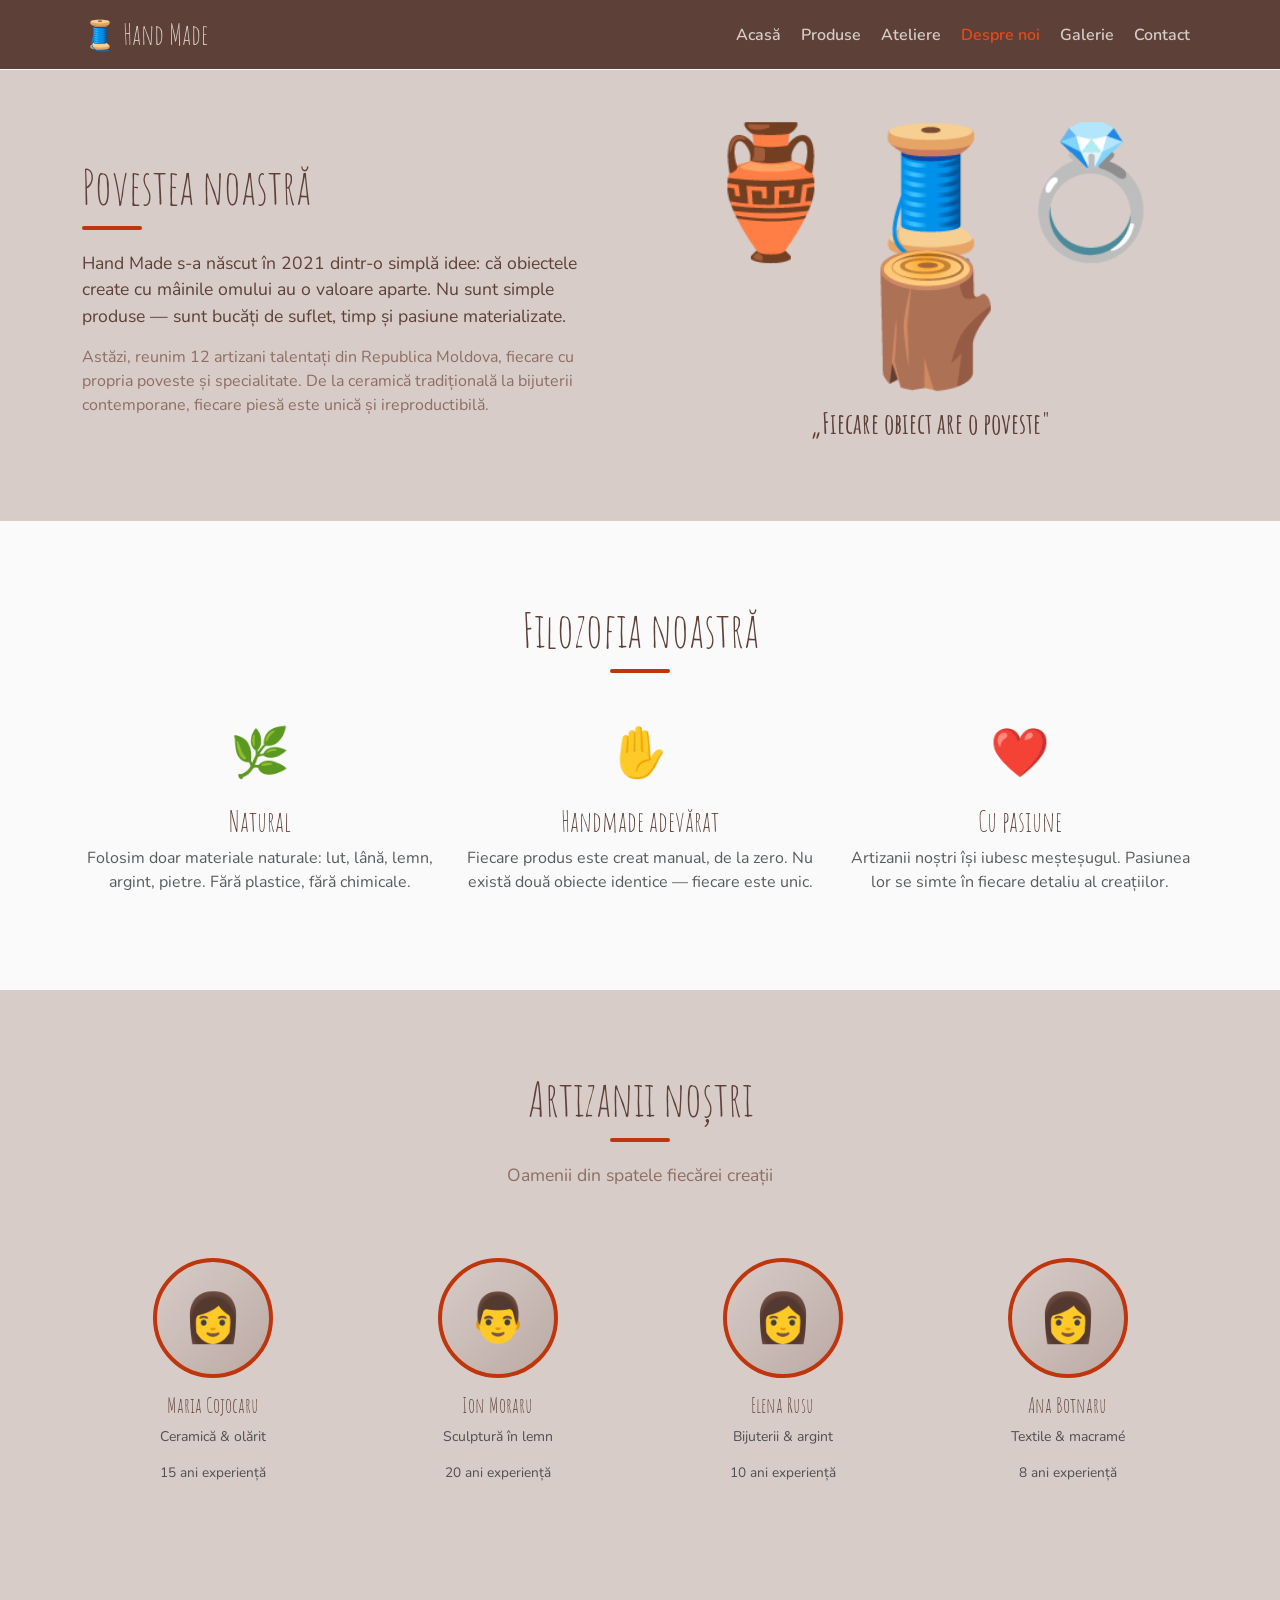
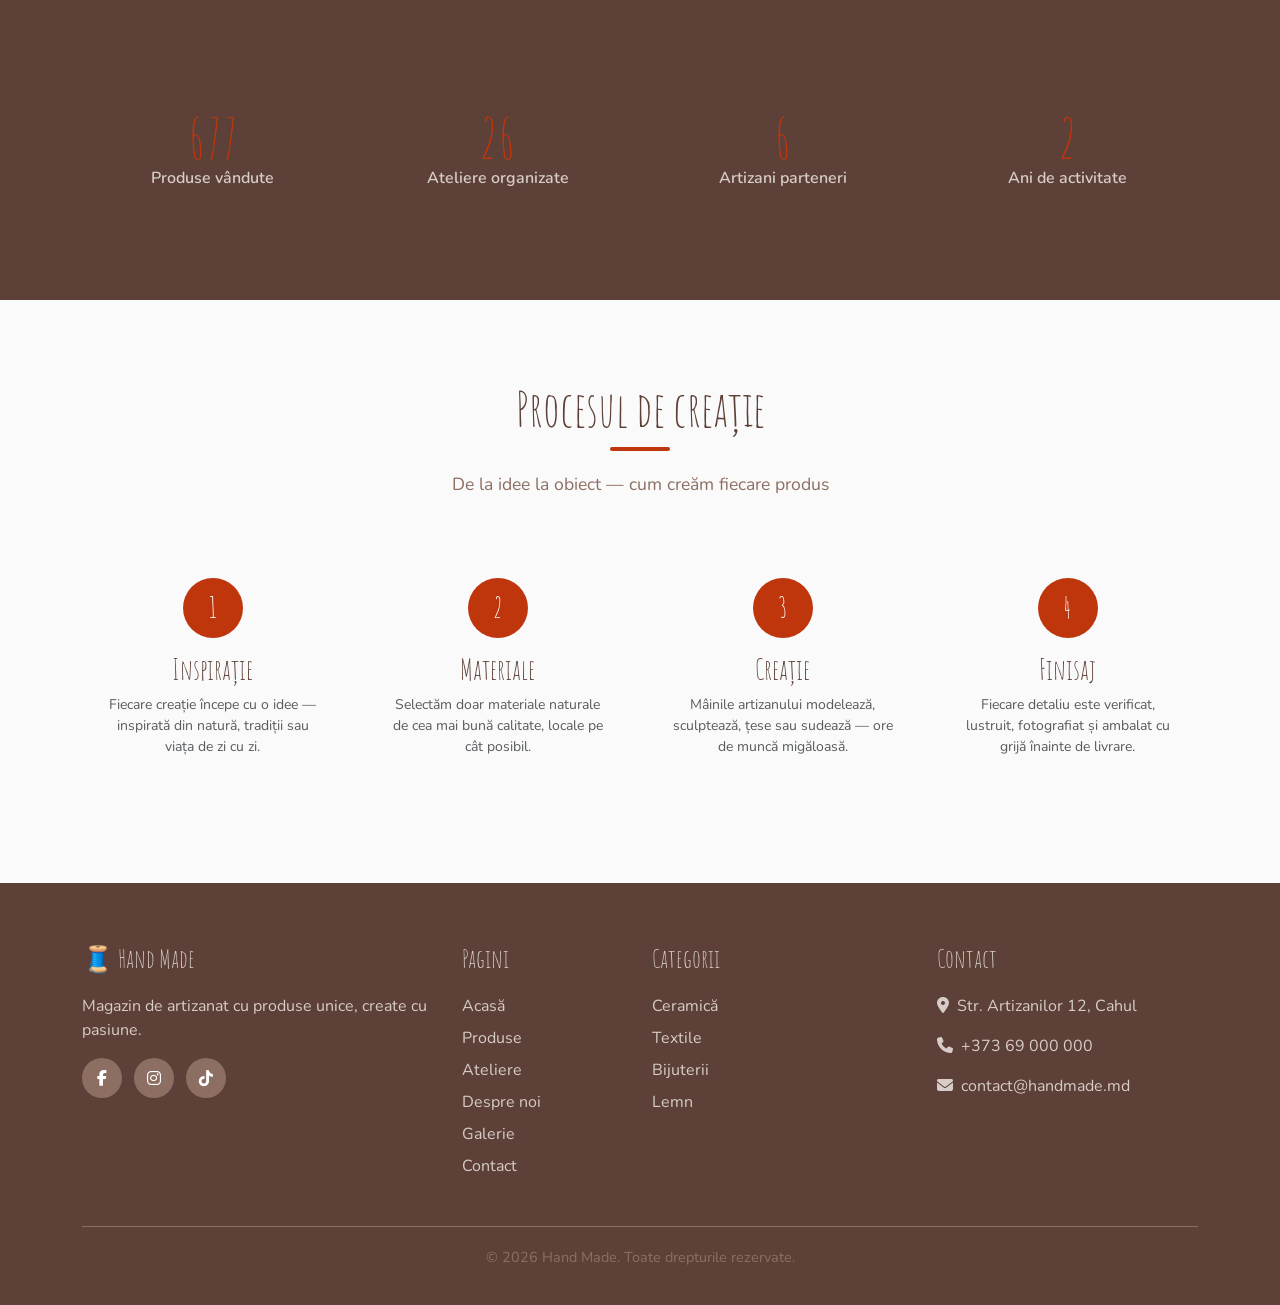
==== about.html @ e0ae541f "first commit" ====
<!DOCTYPE html>
<html lang="ro">
<head>
  <meta charset="UTF-8" />
  <meta name="viewport" content="width=device-width, initial-scale=1.0" />
  <title>Despre noi — Povestea Hand Made | Artizanat Autentic</title>
  <meta name="description" content="Descoperă povestea Hand Made, filozofia noastră handmade și echipa de artizani pasionați care creează produse unice în Republica Moldova." />
  <link rel="preconnect" href="https://fonts.googleapis.com" />
  <link href="https://fonts.googleapis.com/css2?family=Amatic+SC:wght@700&family=Nunito:wght@400;600;700&display=swap" rel="stylesheet" />
  <link href="https://cdn.jsdelivr.net/npm/bootstrap@5.3.3/dist/css/bootstrap.min.css" rel="stylesheet" />
  <link rel="stylesheet" href="https://cdnjs.cloudflare.com/ajax/libs/font-awesome/6.5.0/css/all.min.css" />
  <link rel="stylesheet" href="css/style.css" />
</head>
<body>

<nav class="navbar navbar-expand-lg">
  <div class="container">
    <a class="navbar-brand" href="index.html">🧵 Hand Made</a>
    <button class="navbar-toggler" type="button" data-bs-toggle="collapse" data-bs-target="#navMenu">
      <span class="navbar-toggler-icon" style="filter:invert(1)"></span>
    </button>
    <div class="collapse navbar-collapse" id="navMenu">
      <ul class="navbar-nav ms-auto gap-1">
        <li class="nav-item"><a class="nav-link" href="index.html">Acasă</a></li>
        <li class="nav-item"><a class="nav-link" href="products.html">Produse</a></li>
        <li class="nav-item"><a class="nav-link" href="workshops.html">Ateliere</a></li>
        <li class="nav-item"><a class="nav-link" href="about.html">Despre noi</a></li>
        <li class="nav-item"><a class="nav-link" href="gallery.html">Galerie</a></li>
        <li class="nav-item"><a class="nav-link" href="contact.html">Contact</a></li>
      </ul>
    </div>
  </div>
</nav>

<div class="page-content">

  <!-- HERO DESPRE -->
  <section class="section bg-bej" style="padding:60px 0">
    <div class="container">
      <div class="row align-items-center g-5">
        <div class="col-lg-6">
          <h1 class="section-title text-start">Povestea noastră</h1>
          <div class="section-divider" style="margin:0 0 20px 0"></div>
          <p class="mb-3" style="font-size:1.1rem;color:#5D4037">
            Hand Made s-a născut în 2021 dintr-o simplă idee: că obiectele create cu mâinile omului au o valoare aparte. Nu sunt simple produse — sunt bucăți de suflet, timp și pasiune materializate.
          </p>
          <p style="color:#8D6E63">
            Astăzi, reunim 12 artizani talentați din Republica Moldova, fiecare cu propria poveste și specialitate. De la ceramică tradițională la bijuterii contemporane, fiecare piesă este unică și ireproductibilă.
          </p>
        </div>
        <div class="col-lg-6 text-center">
          <div style="font-size:8rem;line-height:1">🏺🧵💍🪵</div>
          <p class="mt-3 fw-bold" style="color:var(--maro);font-family:'Amatic SC',cursive;font-size:1.8rem">
            „Fiecare obiect are o poveste"
          </p>
        </div>
      </div>
    </div>
  </section>

  <!-- FILOZOFIE -->
  <section class="section">
    <div class="container">
      <h2 class="section-title">Filozofia noastră</h2>
      <div class="section-divider"></div>
      <div class="row g-4 mt-3">
        <div class="col-md-4 text-center">
          <div style="font-size:3rem;margin-bottom:1rem">🌿</div>
          <h3>Natural</h3>
          <p class="text-muted">Folosim doar materiale naturale: lut, lână, lemn, argint, pietre. Fără plastice, fără chimicale.</p>
        </div>
        <div class="col-md-4 text-center">
          <div style="font-size:3rem;margin-bottom:1rem">✋</div>
          <h3>Handmade adevărat</h3>
          <p class="text-muted">Fiecare produs este creat manual, de la zero. Nu există două obiecte identice — fiecare este unic.</p>
        </div>
        <div class="col-md-4 text-center">
          <div style="font-size:3rem;margin-bottom:1rem">❤️</div>
          <h3>Cu pasiune</h3>
          <p class="text-muted">Artizanii noștri își iubesc meșteșugul. Pasiunea lor se simte în fiecare detaliu al creațiilor.</p>
        </div>
      </div>
    </div>
  </section>

  <!-- ARTIZANI -->
  <section class="section bg-bej">
    <div class="container">
      <h2 class="section-title">Artizanii noștri</h2>
      <div class="section-divider"></div>
      <p class="section-subtitle">Oamenii din spatele fiecărei creații</p>
      <div class="row g-4 justify-content-center">

        <div class="col-6 col-md-3">
          <div class="artisan-card">
            <div style="width:120px;height:120px;background:linear-gradient(135deg,#D7CCC8,#BCAAA4);border-radius:50%;display:flex;align-items:center;justify-content:center;font-size:3rem;margin:0 auto 15px;border:4px solid var(--teracota)">👩</div>
            <h3 style="font-size:1.3rem">Maria Cojocaru</h3>
            <p class="text-muted small">Ceramică & olărit</p>
            <p class="text-muted" style="font-size:0.85rem">15 ani experiență</p>
          </div>
        </div>

        <div class="col-6 col-md-3">
          <div class="artisan-card">
            <div style="width:120px;height:120px;background:linear-gradient(135deg,#D7CCC8,#BCAAA4);border-radius:50%;display:flex;align-items:center;justify-content:center;font-size:3rem;margin:0 auto 15px;border:4px solid var(--teracota)">👨</div>
            <h3 style="font-size:1.3rem">Ion Moraru</h3>
            <p class="text-muted small">Sculptură în lemn</p>
            <p class="text-muted" style="font-size:0.85rem">20 ani experiență</p>
          </div>
        </div>

        <div class="col-6 col-md-3">
          <div class="artisan-card">
            <div style="width:120px;height:120px;background:linear-gradient(135deg,#D7CCC8,#BCAAA4);border-radius:50%;display:flex;align-items:center;justify-content:center;font-size:3rem;margin:0 auto 15px;border:4px solid var(--teracota)">👩</div>
            <h3 style="font-size:1.3rem">Elena Rusu</h3>
            <p class="text-muted small">Bijuterii & argint</p>
            <p class="text-muted" style="font-size:0.85rem">10 ani experiență</p>
          </div>
        </div>

        <div class="col-6 col-md-3">
          <div class="artisan-card">
            <div style="width:120px;height:120px;background:linear-gradient(135deg,#D7CCC8,#BCAAA4);border-radius:50%;display:flex;align-items:center;justify-content:center;font-size:3rem;margin:0 auto 15px;border:4px solid var(--teracota)">👩</div>
            <h3 style="font-size:1.3rem">Ana Botnaru</h3>
            <p class="text-muted small">Textile & macramé</p>
            <p class="text-muted" style="font-size:0.85rem">8 ani experiență</p>
          </div>
        </div>

      </div>
    </div>
  </section>

  <!-- COUNTER -->
  <section class="section bg-maro">
    <div class="container">
      <div class="row">
        <div class="col-6 col-md-3">
          <div class="counter-box">
            <div class="counter-number" data-target="1250">0</div>
            <div class="counter-label">Produse vândute</div>
          </div>
        </div>
        <div class="col-6 col-md-3">
          <div class="counter-box">
            <div class="counter-number" data-target="48">0</div>
            <div class="counter-label">Ateliere organizate</div>
          </div>
        </div>
        <div class="col-6 col-md-3">
          <div class="counter-box">
            <div class="counter-number" data-target="12">0</div>
            <div class="counter-label">Artizani parteneri</div>
          </div>
        </div>
        <div class="col-6 col-md-3">
          <div class="counter-box">
            <div class="counter-number" data-target="5">0</div>
            <div class="counter-label">Ani de activitate</div>
          </div>
        </div>
      </div>
    </div>
  </section>

  <!-- PROCESUL DE CREATIE -->
  <section class="section">
    <div class="container">
      <h2 class="section-title">Procesul de creație</h2>
      <div class="section-divider"></div>
      <p class="section-subtitle">De la idee la obiect — cum creăm fiecare produs</p>
      <div class="row g-4">

        <div class="col-6 col-md-3">
          <div class="process-step">
            <div class="step-number">1</div>
            <h3>Inspirație</h3>
            <p class="text-muted small">Fiecare creație începe cu o idee — inspirată din natură, tradiții sau viața de zi cu zi.</p>
          </div>
        </div>

        <div class="col-6 col-md-3">
          <div class="process-step">
            <div class="step-number">2</div>
            <h3>Materiale</h3>
            <p class="text-muted small">Selectăm doar materiale naturale de cea mai bună calitate, locale pe cât posibil.</p>
          </div>
        </div>

        <div class="col-6 col-md-3">
          <div class="process-step">
            <div class="step-number">3</div>
            <h3>Creație</h3>
            <p class="text-muted small">Mâinile artizanului modelează, sculptează, țese sau sudează — ore de muncă migăloasă.</p>
          </div>
        </div>

        <div class="col-6 col-md-3">
          <div class="process-step">
            <div class="step-number">4</div>
            <h3>Finisaj</h3>
            <p class="text-muted small">Fiecare detaliu este verificat, lustruit, fotografiat și ambalat cu grijă înainte de livrare.</p>
          </div>
        </div>

      </div>
    </div>
  </section>

</div>

<footer class="footer">
  <div class="container">
    <div class="row g-4">
      <div class="col-md-4">
        <h4>🧵 Hand Made</h4>
        <p>Magazin de artizanat cu produse unice, create cu pasiune.</p>
        <div class="social-links mt-3">
          <a href="#" aria-label="Facebook"><i class="fab fa-facebook-f"></i></a>
          <a href="#" aria-label="Instagram"><i class="fab fa-instagram"></i></a>
          <a href="#" aria-label="TikTok"><i class="fab fa-tiktok"></i></a>
        </div>
      </div>
      <div class="col-md-2">
        <h4>Pagini</h4>
        <a href="index.html">Acasă</a>
        <a href="products.html">Produse</a>
        <a href="workshops.html">Ateliere</a>
        <a href="about.html">Despre noi</a>
        <a href="gallery.html">Galerie</a>
        <a href="contact.html">Contact</a>
      </div>
      <div class="col-md-3">
        <h4>Categorii</h4>
        <a href="products.html">Ceramică</a>
        <a href="products.html">Textile</a>
        <a href="products.html">Bijuterii</a>
        <a href="products.html">Lemn</a>
      </div>
      <div class="col-md-3">
        <h4>Contact</h4>
        <p><i class="fas fa-map-marker-alt me-2"></i>Str. Artizanilor 12, Cahul</p>
        <p><i class="fas fa-phone me-2"></i>+373 69 000 000</p>
        <p><i class="fas fa-envelope me-2"></i>contact@handmade.md</p>
      </div>
    </div>
    <div class="footer-bottom">
      <p>© 2026 Hand Made. Toate drepturile rezervate.</p>
    </div>
  </div>
</footer>

<button id="backToTop" aria-label="Înapoi sus"><i class="fas fa-arrow-up"></i></button>

<script src="https://cdn.jsdelivr.net/npm/bootstrap@5.3.3/dist/js/bootstrap.bundle.min.js" defer></script>
<script src="js/main.js" defer></script>
</body>
</html>
---- css/style.css ----
/* ===== VARIABILE SI RESET ===== */
:root {
  --bej: #D7CCC8;
  --teracota: #BF360C;
  --teracota-light: #E64A19;
  --maro: #5D4037;
  --maro-deschis: #8D6E63;
  --alb: #FAFAFA;
  --text: #333;
}

* { margin: 0; padding: 0; box-sizing: border-box; }

html { scroll-behavior: smooth; }

body {
  font-family: 'Nunito', sans-serif;
  font-size: 16px;
  color: var(--text);
  background: var(--alb);
}

/* ===== TIPOGRAFIE ===== */
h1, h2, h3, h4 {
  font-family: 'Amatic SC', cursive;
  color: var(--maro);
}

/* ===== NAVBAR ===== */
.navbar {
  background: var(--maro) !important;
  position: fixed !important;
  top: 0; left: 0; right: 0;
  z-index: 1000;
}

.navbar-brand {
  font-family: 'Amatic SC', cursive;
  font-size: 1.8rem;
  color: var(--bej) !important;
}

.nav-link {
  color: var(--bej) !important;
  font-weight: 600;
  transition: color 0.3s;
}

.nav-link:hover, .nav-link.active {
  color: var(--teracota-light) !important;
}

/* ===== BODY PADDING (din cauza navbar fixed) ===== */
body > *:not(.navbar) { margin-top: 0; }
.page-content { padding-top: 70px; }

/* ===== HERO ===== */
.hero {
  background: linear-gradient(135deg, var(--bej) 0%, #BCAAA4 100%);
  min-height: 90vh;
  display: flex;
  align-items: center;
  text-align: center;
  padding: 100px 20px 60px;
}

.hero h1 {
  font-size: clamp(2.5rem, 6vw, 5rem);
  color: var(--maro);
  line-height: 1.1;
}

.hero p {
  font-size: 1.2rem;
  color: var(--maro-deschis);
  max-width: 600px;
  margin: 0 auto 2rem;
}

/* ===== BUTOANE ===== */
.btn-handmade {
  background: var(--teracota);
  color: #fff;
  border: none;
  padding: 12px 30px;
  border-radius: 50px;
  font-weight: 700;
  font-size: 1rem;
  min-height: 44px;
  min-width: 44px;
  transition: all 0.3s;
  cursor: pointer;
}

.btn-handmade:hover {
  background: var(--teracota-light);
  color: #fff;
  transform: translateY(-2px);
  box-shadow: 0 5px 20px rgba(191,54,12,0.4);
}

.btn-outline-handmade {
  border: 2px solid var(--teracota);
  color: var(--teracota);
  background: transparent;
  padding: 10px 28px;
  border-radius: 50px;
  font-weight: 700;
  min-height: 44px;
  transition: all 0.3s;
  cursor: pointer;
}

.btn-outline-handmade:hover {
  background: var(--teracota);
  color: #fff;
}

/* ===== SECTIUNI ===== */
.section {
  padding: 80px 0;
}

.section-title {
  font-size: clamp(2rem, 4vw, 3rem);
  text-align: center;
  margin-bottom: 10px;
  color: var(--maro);
}

.section-subtitle {
  text-align: center;
  color: var(--maro-deschis);
  margin-bottom: 50px;
  font-size: 1.1rem;
}

.section-divider {
  width: 60px;
  height: 4px;
  background: var(--teracota);
  margin: 0 auto 20px;
  border-radius: 2px;
}

.bg-bej { background: var(--bej); }
.bg-maro { background: var(--maro); color: #fff; }

/* ===== CARDURI ===== */
.card-handmade {
  background: #fff;
  border-radius: 15px;
  overflow: hidden;
  box-shadow: 0 5px 20px rgba(0,0,0,0.08);
  transition: transform 0.3s, box-shadow 0.3s;
  height: 100%;
}

.card-handmade:hover {
  transform: translateY(-5px);
  box-shadow: 0 15px 40px rgba(0,0,0,0.15);
}

.card-handmade img {
  width: 100%;
  height: 220px;
  object-fit: cover;
}

.card-body-handmade {
  padding: 20px;
}

.card-body-handmade h3 {
  font-size: 1.4rem;
  margin-bottom: 8px;
}

.price-tag {
  background: var(--teracota);
  color: #fff;
  padding: 4px 12px;
  border-radius: 20px;
  font-weight: 700;
  font-size: 0.95rem;
  display: inline-block;
}

.badge-material {
  background: var(--bej);
  color: var(--maro);
  padding: 3px 10px;
  border-radius: 20px;
  font-size: 0.8rem;
  font-weight: 600;
}

/* ===== COUNTER ===== */
.counter-box {
  text-align: center;
  padding: 30px 20px;
}

.counter-number {
  font-family: 'Amatic SC', cursive;
  font-size: 3.5rem;
  color: var(--teracota);
  line-height: 1;
}

.counter-label {
  color: var(--bej);
  font-size: 1rem;
  font-weight: 600;
}

/* ===== TESTIMONIALE ===== */
.testimonial-card {
  background: #fff;
  border-radius: 15px;
  padding: 30px;
  box-shadow: 0 5px 20px rgba(0,0,0,0.08);
  text-align: center;
  margin: 10px;
}

.testimonial-text {
  font-style: italic;
  color: var(--maro-deschis);
  font-size: 1.05rem;
  margin-bottom: 20px;
  line-height: 1.7;
}

.testimonial-author {
  font-weight: 700;
  color: var(--maro);
}

.stars { color: #FFB300; font-size: 1.2rem; }

/* ===== FILTRE ===== */
.filter-bar {
  display: flex;
  gap: 10px;
  flex-wrap: wrap;
  justify-content: center;
  margin-bottom: 40px;
}

.filter-btn {
  padding: 8px 20px;
  border-radius: 50px;
  border: 2px solid var(--maro-deschis);
  background: transparent;
  color: var(--maro);
  font-weight: 600;
  cursor: pointer;
  transition: all 0.3s;
  min-height: 44px;
}

.filter-btn:hover, .filter-btn.active {
  background: var(--teracota);
  border-color: var(--teracota);
  color: #fff;
}

/* ===== GALERIE ===== */
.gallery-grid {
  columns: 4;
  gap: 15px;
}

@media (max-width: 1199px) { .gallery-grid { columns: 3; } }
@media (max-width: 767px)  { .gallery-grid { columns: 2; } }

.gallery-item {
  break-inside: avoid;
  margin-bottom: 15px;
  cursor: pointer;
  position: relative;
  overflow: hidden;
  border-radius: 10px;
}

.gallery-item img {
  width: 100%;
  display: block;
  border-radius: 10px;
  transition: transform 0.3s;
}

.gallery-item:hover img { transform: scale(1.05); }

.gallery-overlay {
  position: absolute;
  inset: 0;
  background: rgba(191,54,12,0.7);
  display: flex;
  align-items: center;
  justify-content: center;
  opacity: 0;
  transition: opacity 0.3s;
  border-radius: 10px;
}

.gallery-item:hover .gallery-overlay { opacity: 1; }
.gallery-overlay i { color: #fff; font-size: 2rem; }

/* ===== LIGHTBOX ===== */
.lightbox-overlay {
  display: none;
  position: fixed;
  inset: 0;
  background: rgba(0,0,0,0.9);
  z-index: 9999;
  align-items: center;
  justify-content: center;
}

.lightbox-overlay.active { display: flex; }

.lightbox-overlay img {
  max-width: 90vw;
  max-height: 90vh;
  border-radius: 10px;
}

.lightbox-close {
  position: absolute;
  top: 20px; right: 30px;
  color: #fff;
  font-size: 2.5rem;
  cursor: pointer;
  background: none;
  border: none;
  line-height: 1;
}

/* ===== FORMULAR ===== */
.form-handmade .form-control,
.form-handmade .form-select {
  border: 2px solid var(--bej);
  border-radius: 10px;
  padding: 12px 16px;
  font-size: 1rem;
  transition: border-color 0.3s;
}

.form-handmade .form-control:focus,
.form-handmade .form-select:focus {
  border-color: var(--teracota);
  box-shadow: 0 0 0 3px rgba(191,54,12,0.15);
}

.form-handmade label {
  font-weight: 600;
  color: var(--maro);
  margin-bottom: 5px;
}

.form-handmade .invalid-feedback { display: block; }

/* ===== CONTACT INFO ===== */
.contact-info-item {
  display: flex;
  align-items: flex-start;
  gap: 15px;
  margin-bottom: 25px;
}

.contact-icon {
  width: 50px;
  height: 50px;
  background: var(--teracota);
  border-radius: 50%;
  display: flex;
  align-items: center;
  justify-content: center;
  color: #fff;
  font-size: 1.2rem;
  flex-shrink: 0;
}

/* ===== ATELIER CARD ===== */
.workshop-card {
  background: #fff;
  border-radius: 15px;
  overflow: hidden;
  box-shadow: 0 5px 20px rgba(0,0,0,0.08);
  transition: transform 0.3s;
  height: 100%;
}

.workshop-card:hover { transform: translateY(-5px); }
.workshop-card img {
  width: 100%;
  height: 200px;
  object-fit: cover;
}

.workshop-info { padding: 20px; }
.workshop-info h3 { font-size: 1.4rem; margin-bottom: 12px; }

.workshop-meta {
  display: flex;
  flex-wrap: wrap;
  gap: 8px;
  margin-bottom: 15px;
}

.meta-badge {
  background: var(--bej);
  color: var(--maro);
  padding: 4px 12px;
  border-radius: 20px;
  font-size: 0.82rem;
  font-weight: 600;
}

/* ===== ABOUT ===== */
.artisan-card {
  text-align: center;
  padding: 20px;
}

.artisan-card img {
  width: 120px;
  height: 120px;
  border-radius: 50%;
  object-fit: cover;
  border: 4px solid var(--teracota);
  margin-bottom: 15px;
}

.process-step {
  text-align: center;
  padding: 30px 20px;
  position: relative;
}

.step-number {
  width: 60px;
  height: 60px;
  background: var(--teracota);
  border-radius: 50%;
  color: #fff;
  font-family: 'Amatic SC', cursive;
  font-size: 1.8rem;
  display: flex;
  align-items: center;
  justify-content: center;
  margin: 0 auto 15px;
}

/* ===== FOOTER ===== */
.footer {
  background: var(--maro);
  color: var(--bej);
  padding: 60px 0 20px;
}

.footer h4 {
  font-family: 'Amatic SC', cursive;
  font-size: 1.6rem;
  color: var(--bej);
  margin-bottom: 20px;
}

.footer a {
  color: var(--bej);
  text-decoration: none;
  display: block;
  margin-bottom: 8px;
  transition: color 0.3s;
}

.footer a:hover { color: var(--teracota-light); }

.footer-bottom {
  border-top: 1px solid var(--maro-deschis);
  margin-top: 40px;
  padding-top: 20px;
  text-align: center;
  font-size: 0.9rem;
  color: var(--maro-deschis);
}

.social-links a {
  display: inline-flex;
  width: 40px;
  height: 40px;
  background: var(--maro-deschis);
  border-radius: 50%;
  align-items: center;
  justify-content: center;
  color: #fff;
  margin-right: 8px;
  transition: background 0.3s;
}

.social-links a:hover { background: var(--teracota); }

/* ===== BACK TO TOP ===== */
#backToTop {
  position: fixed;
  bottom: 30px;
  right: 30px;
  width: 50px;
  height: 50px;
  background: var(--teracota);
  color: #fff;
  border: none;
  border-radius: 50%;
  font-size: 1.3rem;
  cursor: pointer;
  display: none;
  align-items: center;
  justify-content: center;
  z-index: 999;
  box-shadow: 0 5px 20px rgba(191,54,12,0.4);
  transition: all 0.3s;
}

#backToTop:hover { background: var(--teracota-light); transform: translateY(-3px); }
#backToTop.visible { display: flex; }

/* ===== HERO EMOJI / PLACEHOLDER ===== */
.hero-img-placeholder {
  font-size: 8rem;
  line-height: 1;
}

.img-placeholder {
  background: linear-gradient(135deg, var(--bej) 0%, #BCAAA4 100%);
  display: flex;
  align-items: center;
  justify-content: center;
  font-size: 3rem;
  color: var(--maro);
}

/* ===== RESPONSIVE ===== */
@media (max-width: 767px) {
  .hero { min-height: 70vh; padding: 100px 15px 50px; }
  .section { padding: 50px 0; }
  .counter-number { font-size: 2.5rem; }
}
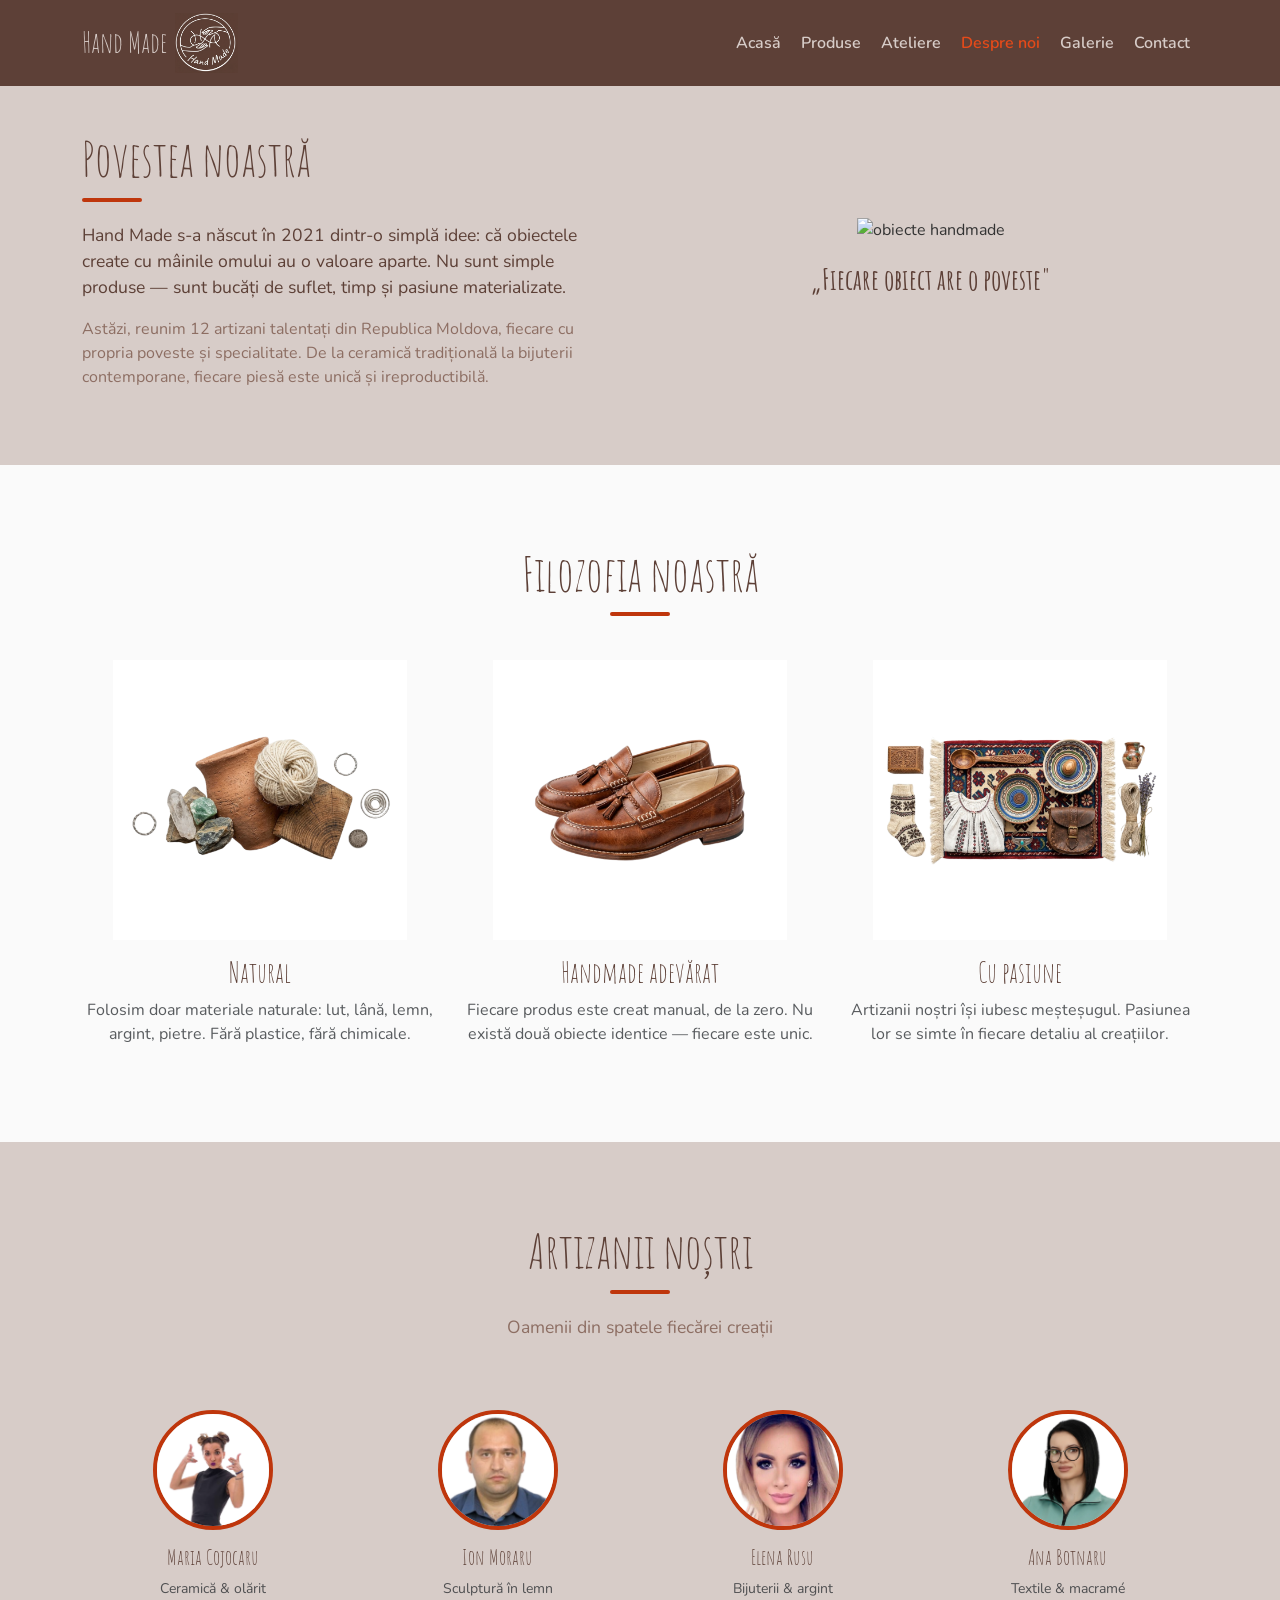
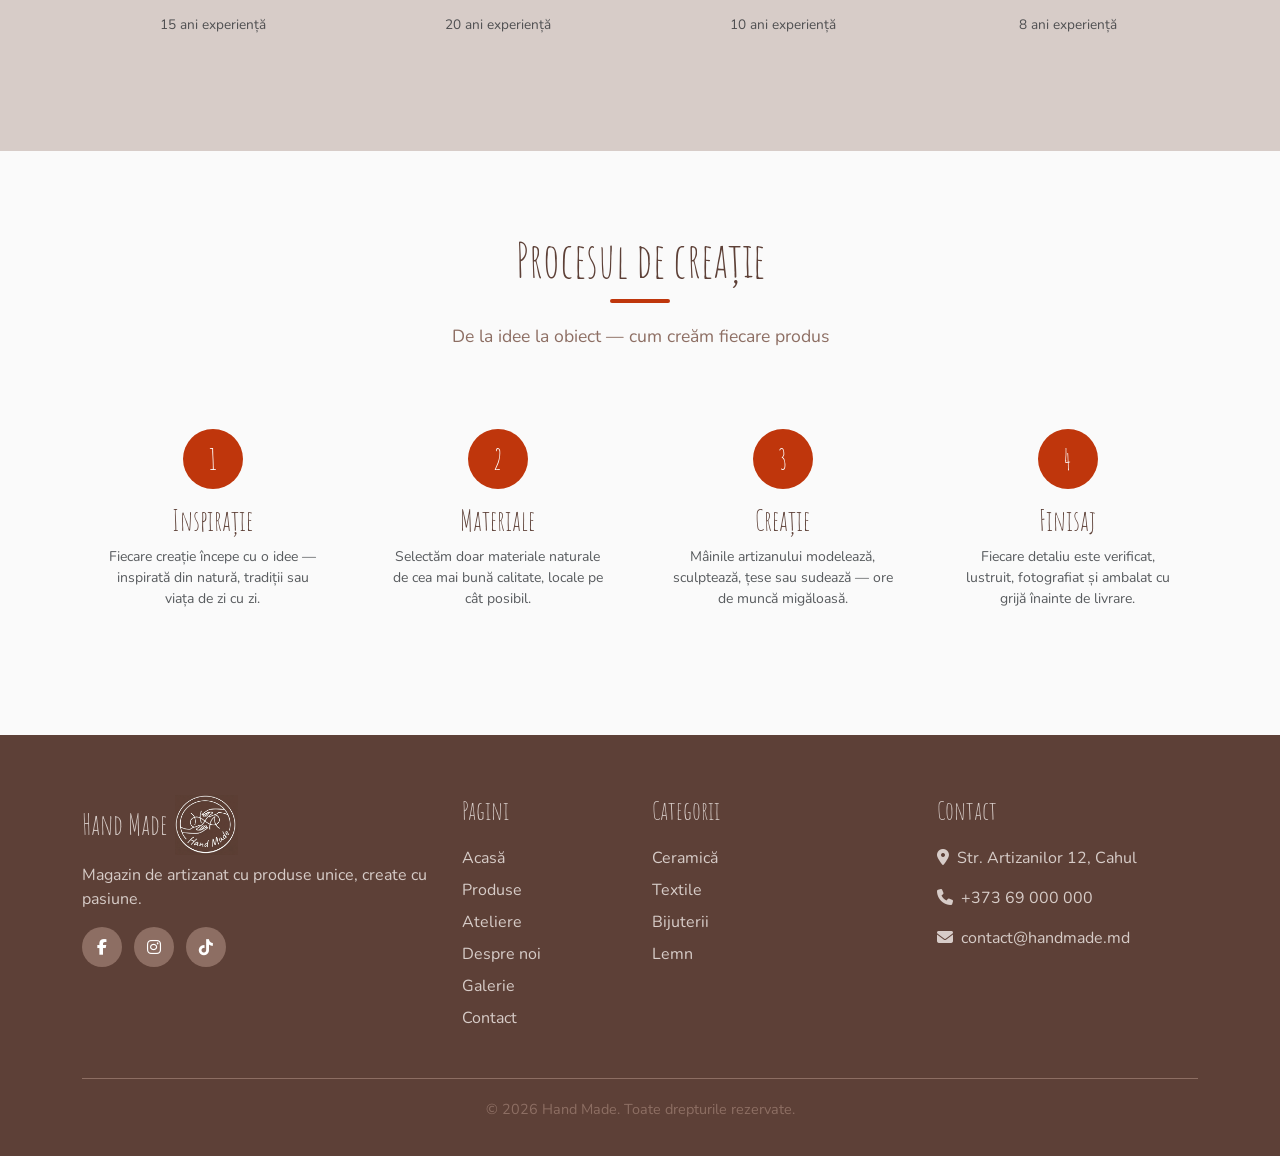
==== commit f56c55c1: "editare si organizare proiect" ====
--- a/about.html
+++ b/about.html
@@ -1,258 +1,249 @@
 <!DOCTYPE html>
 <html lang="ro">
+
 <head>
   <meta charset="UTF-8" />
   <meta name="viewport" content="width=device-width, initial-scale=1.0" />
   <title>Despre noi — Povestea Hand Made | Artizanat Autentic</title>
-  <meta name="description" content="Descoperă povestea Hand Made, filozofia noastră handmade și echipa de artizani pasionați care creează produse unice în Republica Moldova." />
+  <meta name="description"
+    content="Descoperă povestea Hand Made, filozofia noastră handmade și echipa de artizani pasionați care creează produse unice în Republica Moldova." />
   <link rel="preconnect" href="https://fonts.googleapis.com" />
-  <link href="https://fonts.googleapis.com/css2?family=Amatic+SC:wght@700&family=Nunito:wght@400;600;700&display=swap" rel="stylesheet" />
+  <link href="https://fonts.googleapis.com/css2?family=Amatic+SC:wght@700&family=Nunito:wght@400;600;700&display=swap"
+    rel="stylesheet" />
   <link href="https://cdn.jsdelivr.net/npm/bootstrap@5.3.3/dist/css/bootstrap.min.css" rel="stylesheet" />
   <link rel="stylesheet" href="https://cdnjs.cloudflare.com/ajax/libs/font-awesome/6.5.0/css/all.min.css" />
   <link rel="stylesheet" href="css/style.css" />
 </head>
+
 <body>
 
-<nav class="navbar navbar-expand-lg">
-  <div class="container">
-    <a class="navbar-brand" href="index.html">🧵 Hand Made</a>
-    <button class="navbar-toggler" type="button" data-bs-toggle="collapse" data-bs-target="#navMenu">
-      <span class="navbar-toggler-icon" style="filter:invert(1)"></span>
-    </button>
-    <div class="collapse navbar-collapse" id="navMenu">
-      <ul class="navbar-nav ms-auto gap-1">
-        <li class="nav-item"><a class="nav-link" href="index.html">Acasă</a></li>
-        <li class="nav-item"><a class="nav-link" href="products.html">Produse</a></li>
-        <li class="nav-item"><a class="nav-link" href="workshops.html">Ateliere</a></li>
-        <li class="nav-item"><a class="nav-link" href="about.html">Despre noi</a></li>
-        <li class="nav-item"><a class="nav-link" href="gallery.html">Galerie</a></li>
-        <li class="nav-item"><a class="nav-link" href="contact.html">Contact</a></li>
-      </ul>
+  <nav class="navbar navbar-expand-lg">
+    <div class="container">
+      <a class="navbar-brand d-flex align-items-center gap-2" href="index.html">
+        <span>Hand Made</span>
+        <img src="./img/logo Hand-Made.png" alt="Hand Made" style="height:60px; object-fit:contain;">
+      </a>
+      <button class="navbar-toggler" type="button" data-bs-toggle="collapse" data-bs-target="#navMenu">
+        <span class="navbar-toggler-icon" style="filter:invert(1)"></span>
+      </button>
+      <div class="collapse navbar-collapse" id="navMenu">
+        <ul class="navbar-nav ms-auto gap-1">
+          <li class="nav-item"><a class="nav-link" href="index.html">Acasă</a></li>
+          <li class="nav-item"><a class="nav-link" href="products.html">Produse</a></li>
+          <li class="nav-item"><a class="nav-link" href="workshops.html">Ateliere</a></li>
+          <li class="nav-item"><a class="nav-link" href="about.html">Despre noi</a></li>
+          <li class="nav-item"><a class="nav-link" href="gallery.html">Galerie</a></li>
+          <li class="nav-item"><a class="nav-link" href="contact.html">Contact</a></li>
+        </ul>
+      </div>
     </div>
+  </nav>
+
+  <div class="page-content">
+
+    <!-- HERO DESPRE -->
+    <section class="section bg-bej" style="padding:60px 0">
+      <div class="container">
+        <div class="row align-items-center g-5">
+          <div class="col-lg-6">
+            <h1 class="section-title text-start">Povestea noastră</h1>
+            <div class="section-divider" style="margin:0 0 20px 0"></div>
+            <p class="mb-3" style="font-size:1.1rem;color:#5D4037">
+              Hand Made s-a născut în 2021 dintr-o simplă idee: că obiectele create cu mâinile omului au o valoare
+              aparte. Nu sunt simple produse — sunt bucăți de suflet, timp și pasiune materializate.
+            </p>
+            <p style="color:#8D6E63">
+              Astăzi, reunim 12 artizani talentați din Republica Moldova, fiecare cu propria poveste și specialitate. De
+              la ceramică tradițională la bijuterii contemporane, fiecare piesă este unică și ireproductibilă.
+            </p>
+          </div>
+          <div class="col-lg-6 text-center">
+            <img src="./img/Obiecte.png" alt="obiecte handmade"
+                style="width:100%; height:200px; object-fit:contain;">
+            <p class="mt-3 fw-bold" style="color:var(--maro);font-family:'Amatic SC',cursive;font-size:1.8rem">
+              „Fiecare obiect are o poveste"
+            </p>
+          </div>
+        </div>
+      </div>
+    </section>
+
+    <!-- FILOZOFIE -->
+    <section class="section">
+      <div class="container">
+        <h2 class="section-title">Filozofia noastră</h2>
+        <div class="section-divider"></div>
+        <div class="row g-4 mt-3">
+          <div class="col-md-4 text-center">
+            <img src="./img.team/Natural.png" alt="Natural" style="height:280px; object-fit:contain; margin-bottom:1rem;">
+            <h3>Natural</h3>
+            <p class="text-muted">Folosim doar materiale naturale: lut, lână, lemn, argint, pietre. Fără plastice, fără
+              chimicale.</p>
+          </div>
+          <div class="col-md-4 text-center">
+            <img src="./img.team/Handmade adevărat.png" alt="Handmade adevărat" style="height:280px; object-fit:contain; margin-bottom:1rem;">
+            <h3>Handmade adevărat</h3>
+            <p class="text-muted">Fiecare produs este creat manual, de la zero. Nu există două obiecte identice —
+              fiecare este unic.</p>
+          </div>
+          <div class="col-md-4 text-center">
+            <img src="./img.team/Cu pasiune.png" alt="Cu pasiune" style="height:280px; object-fit:contain; margin-bottom:1rem;">
+            <h3>Cu pasiune</h3>
+            <p class="text-muted">Artizanii noștri își iubesc meșteșugul. Pasiunea lor se simte în fiecare detaliu al
+              creațiilor.</p>
+          </div>
+        </div>
+      </div>
+    </section>
+
+    <!-- ARTIZANI -->
+    <section class="section bg-bej">
+      <div class="container">
+        <h2 class="section-title">Artizanii noștri</h2>
+        <div class="section-divider"></div>
+        <p class="section-subtitle">Oamenii din spatele fiecărei creații</p>
+        <div class="row g-4 justify-content-center">
+
+          <div class="col-6 col-md-3">
+            <div class="artisan-card">
+              <img src="./img.team/Maria.png" alt="Maria " style="width:120px; height:120px; border-radius:50%; object-fit:cover; border:4px solid var(--teracota); margin:0 auto 15px; display:block;">
+              <h3 style="font-size:1.3rem">Maria Cojocaru</h3>
+              <p class="text-muted small">Ceramică & olărit</p>
+              <p class="text-muted" style="font-size:0.85rem">15 ani experiență</p>
+            </div>
+          </div>
+
+          <div class="col-6 col-md-3">
+            <div class="artisan-card">
+              <img src="./img.team/Ion.png" alt="Ion " style="width:120px; height:120px; border-radius:50%; object-fit:cover; border:4px solid var(--teracota); margin:0 auto 15px; display:block;">
+              <h3 style="font-size:1.3rem">Ion Moraru</h3>
+              <p class="text-muted small">Sculptură în lemn</p>
+              <p class="text-muted" style="font-size:0.85rem">20 ani experiență</p>
+            </div>
+          </div>
+
+          <div class="col-6 col-md-3">
+            <div class="artisan-card">
+              <img src="./img.team/Elena.png" alt="Elena " style="width:120px; height:120px; border-radius:50%; object-fit:cover; border:4px solid var(--teracota); margin:0 auto 15px; display:block;">
+              <h3 style="font-size:1.3rem">Elena Rusu</h3>
+              <p class="text-muted small">Bijuterii & argint</p>
+              <p class="text-muted" style="font-size:0.85rem">10 ani experiență</p>
+            </div>
+          </div>
+
+          <div class="col-6 col-md-3">
+            <div class="artisan-card">
+              <img src="./img.team/Ana.png" alt="Ana " style="width:120px; height:120px; border-radius:50%; object-fit:cover; border:4px solid var(--teracota); margin:0 auto 15px; display:block;">
+              <h3 style="font-size:1.3rem">Ana Botnaru</h3>
+              <p class="text-muted small">Textile & macramé</p>
+              <p class="text-muted" style="font-size:0.85rem">8 ani experiență</p>
+            </div>
+          </div>
+
+        </div>
+      </div>
+    </section>
+
+    
+
+    <!-- PROCESUL DE CREATIE -->
+    <section class="section">
+      <div class="container">
+        <h2 class="section-title">Procesul de creație</h2>
+        <div class="section-divider"></div>
+        <p class="section-subtitle">De la idee la obiect — cum creăm fiecare produs</p>
+        <div class="row g-4">
+
+          <div class="col-6 col-md-3">
+            <div class="process-step">
+              <div class="step-number">1</div>
+              <h3>Inspirație</h3>
+              <p class="text-muted small">Fiecare creație începe cu o idee — inspirată din natură, tradiții sau viața de
+                zi cu zi.</p>
+            </div>
+          </div>
+
+          <div class="col-6 col-md-3">
+            <div class="process-step">
+              <div class="step-number">2</div>
+              <h3>Materiale</h3>
+              <p class="text-muted small">Selectăm doar materiale naturale de cea mai bună calitate, locale pe cât
+                posibil.</p>
+            </div>
+          </div>
+
+          <div class="col-6 col-md-3">
+            <div class="process-step">
+              <div class="step-number">3</div>
+              <h3>Creație</h3>
+              <p class="text-muted small">Mâinile artizanului modelează, sculptează, țese sau sudează — ore de muncă
+                migăloasă.</p>
+            </div>
+          </div>
+
+          <div class="col-6 col-md-3">
+            <div class="process-step">
+              <div class="step-number">4</div>
+              <h3>Finisaj</h3>
+              <p class="text-muted small">Fiecare detaliu este verificat, lustruit, fotografiat și ambalat cu grijă
+                înainte de livrare.</p>
+            </div>
+          </div>
+
+        </div>
+      </div>
+    </section>
+
   </div>
-</nav>
-
-<div class="page-content">
-
-  <!-- HERO DESPRE -->
-  <section class="section bg-bej" style="padding:60px 0">
+
+  <footer class="footer">
     <div class="container">
-      <div class="row align-items-center g-5">
-        <div class="col-lg-6">
-          <h1 class="section-title text-start">Povestea noastră</h1>
-          <div class="section-divider" style="margin:0 0 20px 0"></div>
-          <p class="mb-3" style="font-size:1.1rem;color:#5D4037">
-            Hand Made s-a născut în 2021 dintr-o simplă idee: că obiectele create cu mâinile omului au o valoare aparte. Nu sunt simple produse — sunt bucăți de suflet, timp și pasiune materializate.
-          </p>
-          <p style="color:#8D6E63">
-            Astăzi, reunim 12 artizani talentați din Republica Moldova, fiecare cu propria poveste și specialitate. De la ceramică tradițională la bijuterii contemporane, fiecare piesă este unică și ireproductibilă.
-          </p>
-        </div>
-        <div class="col-lg-6 text-center">
-          <div style="font-size:8rem;line-height:1">🏺🧵💍🪵</div>
-          <p class="mt-3 fw-bold" style="color:var(--maro);font-family:'Amatic SC',cursive;font-size:1.8rem">
-            „Fiecare obiect are o poveste"
-          </p>
-        </div>
+      <div class="row g-4">
+        <div class="col-md-4">
+        <a class="navbar-brand d-flex align-items-center gap-2" href="index.html">
+        <span>Hand Made</span>
+        <img src="./img/logo Hand-Made.png" alt="Hand Made" style="height:60px; object-fit:contain;">
+      </a>
+          <p>Magazin de artizanat cu produse unice, create cu pasiune.</p>
+          <div class="social-links mt-3">
+            <a href="#" aria-label="Facebook"><i class="fab fa-facebook-f"></i></a>
+            <a href="#" aria-label="Instagram"><i class="fab fa-instagram"></i></a>
+            <a href="#" aria-label="TikTok"><i class="fab fa-tiktok"></i></a>
+          </div>
+        </div>
+        <div class="col-md-2">
+          <h4>Pagini</h4>
+          <a href="index.html">Acasă</a>
+          <a href="products.html">Produse</a>
+          <a href="workshops.html">Ateliere</a>
+          <a href="about.html">Despre noi</a>
+          <a href="gallery.html">Galerie</a>
+          <a href="contact.html">Contact</a>
+        </div>
+        <div class="col-md-3">
+          <h4>Categorii</h4>
+          <a href="products.html">Ceramică</a>
+          <a href="products.html">Textile</a>
+          <a href="products.html">Bijuterii</a>
+          <a href="products.html">Lemn</a>
+        </div>
+        <div class="col-md-3">
+          <h4>Contact</h4>
+          <p><i class="fas fa-map-marker-alt me-2"></i>Str. Artizanilor 12, Cahul</p>
+          <p><i class="fas fa-phone me-2"></i>+373 69 000 000</p>
+          <p><i class="fas fa-envelope me-2"></i>contact@handmade.md</p>
+        </div>
+      </div>
+      <div class="footer-bottom">
+        <p>© 2026 Hand Made. Toate drepturile rezervate.</p>
       </div>
     </div>
-  </section>
-
-  <!-- FILOZOFIE -->
-  <section class="section">
-    <div class="container">
-      <h2 class="section-title">Filozofia noastră</h2>
-      <div class="section-divider"></div>
-      <div class="row g-4 mt-3">
-        <div class="col-md-4 text-center">
-          <div style="font-size:3rem;margin-bottom:1rem">🌿</div>
-          <h3>Natural</h3>
-          <p class="text-muted">Folosim doar materiale naturale: lut, lână, lemn, argint, pietre. Fără plastice, fără chimicale.</p>
-        </div>
-        <div class="col-md-4 text-center">
-          <div style="font-size:3rem;margin-bottom:1rem">✋</div>
-          <h3>Handmade adevărat</h3>
-          <p class="text-muted">Fiecare produs este creat manual, de la zero. Nu există două obiecte identice — fiecare este unic.</p>
-        </div>
-        <div class="col-md-4 text-center">
-          <div style="font-size:3rem;margin-bottom:1rem">❤️</div>
-          <h3>Cu pasiune</h3>
-          <p class="text-muted">Artizanii noștri își iubesc meșteșugul. Pasiunea lor se simte în fiecare detaliu al creațiilor.</p>
-        </div>
-      </div>
-    </div>
-  </section>
-
-  <!-- ARTIZANI -->
-  <section class="section bg-bej">
-    <div class="container">
-      <h2 class="section-title">Artizanii noștri</h2>
-      <div class="section-divider"></div>
-      <p class="section-subtitle">Oamenii din spatele fiecărei creații</p>
-      <div class="row g-4 justify-content-center">
-
-        <div class="col-6 col-md-3">
-          <div class="artisan-card">
-            <div style="width:120px;height:120px;background:linear-gradient(135deg,#D7CCC8,#BCAAA4);border-radius:50%;display:flex;align-items:center;justify-content:center;font-size:3rem;margin:0 auto 15px;border:4px solid var(--teracota)">👩</div>
-            <h3 style="font-size:1.3rem">Maria Cojocaru</h3>
-            <p class="text-muted small">Ceramică & olărit</p>
-            <p class="text-muted" style="font-size:0.85rem">15 ani experiență</p>
-          </div>
-        </div>
-
-        <div class="col-6 col-md-3">
-          <div class="artisan-card">
-            <div style="width:120px;height:120px;background:linear-gradient(135deg,#D7CCC8,#BCAAA4);border-radius:50%;display:flex;align-items:center;justify-content:center;font-size:3rem;margin:0 auto 15px;border:4px solid var(--teracota)">👨</div>
-            <h3 style="font-size:1.3rem">Ion Moraru</h3>
-            <p class="text-muted small">Sculptură în lemn</p>
-            <p class="text-muted" style="font-size:0.85rem">20 ani experiență</p>
-          </div>
-        </div>
-
-        <div class="col-6 col-md-3">
-          <div class="artisan-card">
-            <div style="width:120px;height:120px;background:linear-gradient(135deg,#D7CCC8,#BCAAA4);border-radius:50%;display:flex;align-items:center;justify-content:center;font-size:3rem;margin:0 auto 15px;border:4px solid var(--teracota)">👩</div>
-            <h3 style="font-size:1.3rem">Elena Rusu</h3>
-            <p class="text-muted small">Bijuterii & argint</p>
-            <p class="text-muted" style="font-size:0.85rem">10 ani experiență</p>
-          </div>
-        </div>
-
-        <div class="col-6 col-md-3">
-          <div class="artisan-card">
-            <div style="width:120px;height:120px;background:linear-gradient(135deg,#D7CCC8,#BCAAA4);border-radius:50%;display:flex;align-items:center;justify-content:center;font-size:3rem;margin:0 auto 15px;border:4px solid var(--teracota)">👩</div>
-            <h3 style="font-size:1.3rem">Ana Botnaru</h3>
-            <p class="text-muted small">Textile & macramé</p>
-            <p class="text-muted" style="font-size:0.85rem">8 ani experiență</p>
-          </div>
-        </div>
-
-      </div>
-    </div>
-  </section>
-
-  <!-- COUNTER -->
-  <section class="section bg-maro">
-    <div class="container">
-      <div class="row">
-        <div class="col-6 col-md-3">
-          <div class="counter-box">
-            <div class="counter-number" data-target="1250">0</div>
-            <div class="counter-label">Produse vândute</div>
-          </div>
-        </div>
-        <div class="col-6 col-md-3">
-          <div class="counter-box">
-            <div class="counter-number" data-target="48">0</div>
-            <div class="counter-label">Ateliere organizate</div>
-          </div>
-        </div>
-        <div class="col-6 col-md-3">
-          <div class="counter-box">
-            <div class="counter-number" data-target="12">0</div>
-            <div class="counter-label">Artizani parteneri</div>
-          </div>
-        </div>
-        <div class="col-6 col-md-3">
-          <div class="counter-box">
-            <div class="counter-number" data-target="5">0</div>
-            <div class="counter-label">Ani de activitate</div>
-          </div>
-        </div>
-      </div>
-    </div>
-  </section>
-
-  <!-- PROCESUL DE CREATIE -->
-  <section class="section">
-    <div class="container">
-      <h2 class="section-title">Procesul de creație</h2>
-      <div class="section-divider"></div>
-      <p class="section-subtitle">De la idee la obiect — cum creăm fiecare produs</p>
-      <div class="row g-4">
-
-        <div class="col-6 col-md-3">
-          <div class="process-step">
-            <div class="step-number">1</div>
-            <h3>Inspirație</h3>
-            <p class="text-muted small">Fiecare creație începe cu o idee — inspirată din natură, tradiții sau viața de zi cu zi.</p>
-          </div>
-        </div>
-
-        <div class="col-6 col-md-3">
-          <div class="process-step">
-            <div class="step-number">2</div>
-            <h3>Materiale</h3>
-            <p class="text-muted small">Selectăm doar materiale naturale de cea mai bună calitate, locale pe cât posibil.</p>
-          </div>
-        </div>
-
-        <div class="col-6 col-md-3">
-          <div class="process-step">
-            <div class="step-number">3</div>
-            <h3>Creație</h3>
-            <p class="text-muted small">Mâinile artizanului modelează, sculptează, țese sau sudează — ore de muncă migăloasă.</p>
-          </div>
-        </div>
-
-        <div class="col-6 col-md-3">
-          <div class="process-step">
-            <div class="step-number">4</div>
-            <h3>Finisaj</h3>
-            <p class="text-muted small">Fiecare detaliu este verificat, lustruit, fotografiat și ambalat cu grijă înainte de livrare.</p>
-          </div>
-        </div>
-
-      </div>
-    </div>
-  </section>
-
-</div>
-
-<footer class="footer">
-  <div class="container">
-    <div class="row g-4">
-      <div class="col-md-4">
-        <h4>🧵 Hand Made</h4>
-        <p>Magazin de artizanat cu produse unice, create cu pasiune.</p>
-        <div class="social-links mt-3">
-          <a href="#" aria-label="Facebook"><i class="fab fa-facebook-f"></i></a>
-          <a href="#" aria-label="Instagram"><i class="fab fa-instagram"></i></a>
-          <a href="#" aria-label="TikTok"><i class="fab fa-tiktok"></i></a>
-        </div>
-      </div>
-      <div class="col-md-2">
-        <h4>Pagini</h4>
-        <a href="index.html">Acasă</a>
-        <a href="products.html">Produse</a>
-        <a href="workshops.html">Ateliere</a>
-        <a href="about.html">Despre noi</a>
-        <a href="gallery.html">Galerie</a>
-        <a href="contact.html">Contact</a>
-      </div>
-      <div class="col-md-3">
-        <h4>Categorii</h4>
-        <a href="products.html">Ceramică</a>
-        <a href="products.html">Textile</a>
-        <a href="products.html">Bijuterii</a>
-        <a href="products.html">Lemn</a>
-      </div>
-      <div class="col-md-3">
-        <h4>Contact</h4>
-        <p><i class="fas fa-map-marker-alt me-2"></i>Str. Artizanilor 12, Cahul</p>
-        <p><i class="fas fa-phone me-2"></i>+373 69 000 000</p>
-        <p><i class="fas fa-envelope me-2"></i>contact@handmade.md</p>
-      </div>
-    </div>
-    <div class="footer-bottom">
-      <p>© 2026 Hand Made. Toate drepturile rezervate.</p>
-    </div>
-  </div>
-</footer>
-
-<button id="backToTop" aria-label="Înapoi sus"><i class="fas fa-arrow-up"></i></button>
-
-<script src="https://cdn.jsdelivr.net/npm/bootstrap@5.3.3/dist/js/bootstrap.bundle.min.js" defer></script>
-<script src="js/main.js" defer></script>
+  </footer>
+
+  <button id="backToTop" aria-label="Înapoi sus"><i class="fas fa-arrow-up"></i></button>
+
+  <script src="https://cdn.jsdelivr.net/npm/bootstrap@5.3.3/dist/js/bootstrap.bundle.min.js" defer></script>
+  <script src="js/main.js" defer></script>
 </body>
-</html>
+
+</html>
